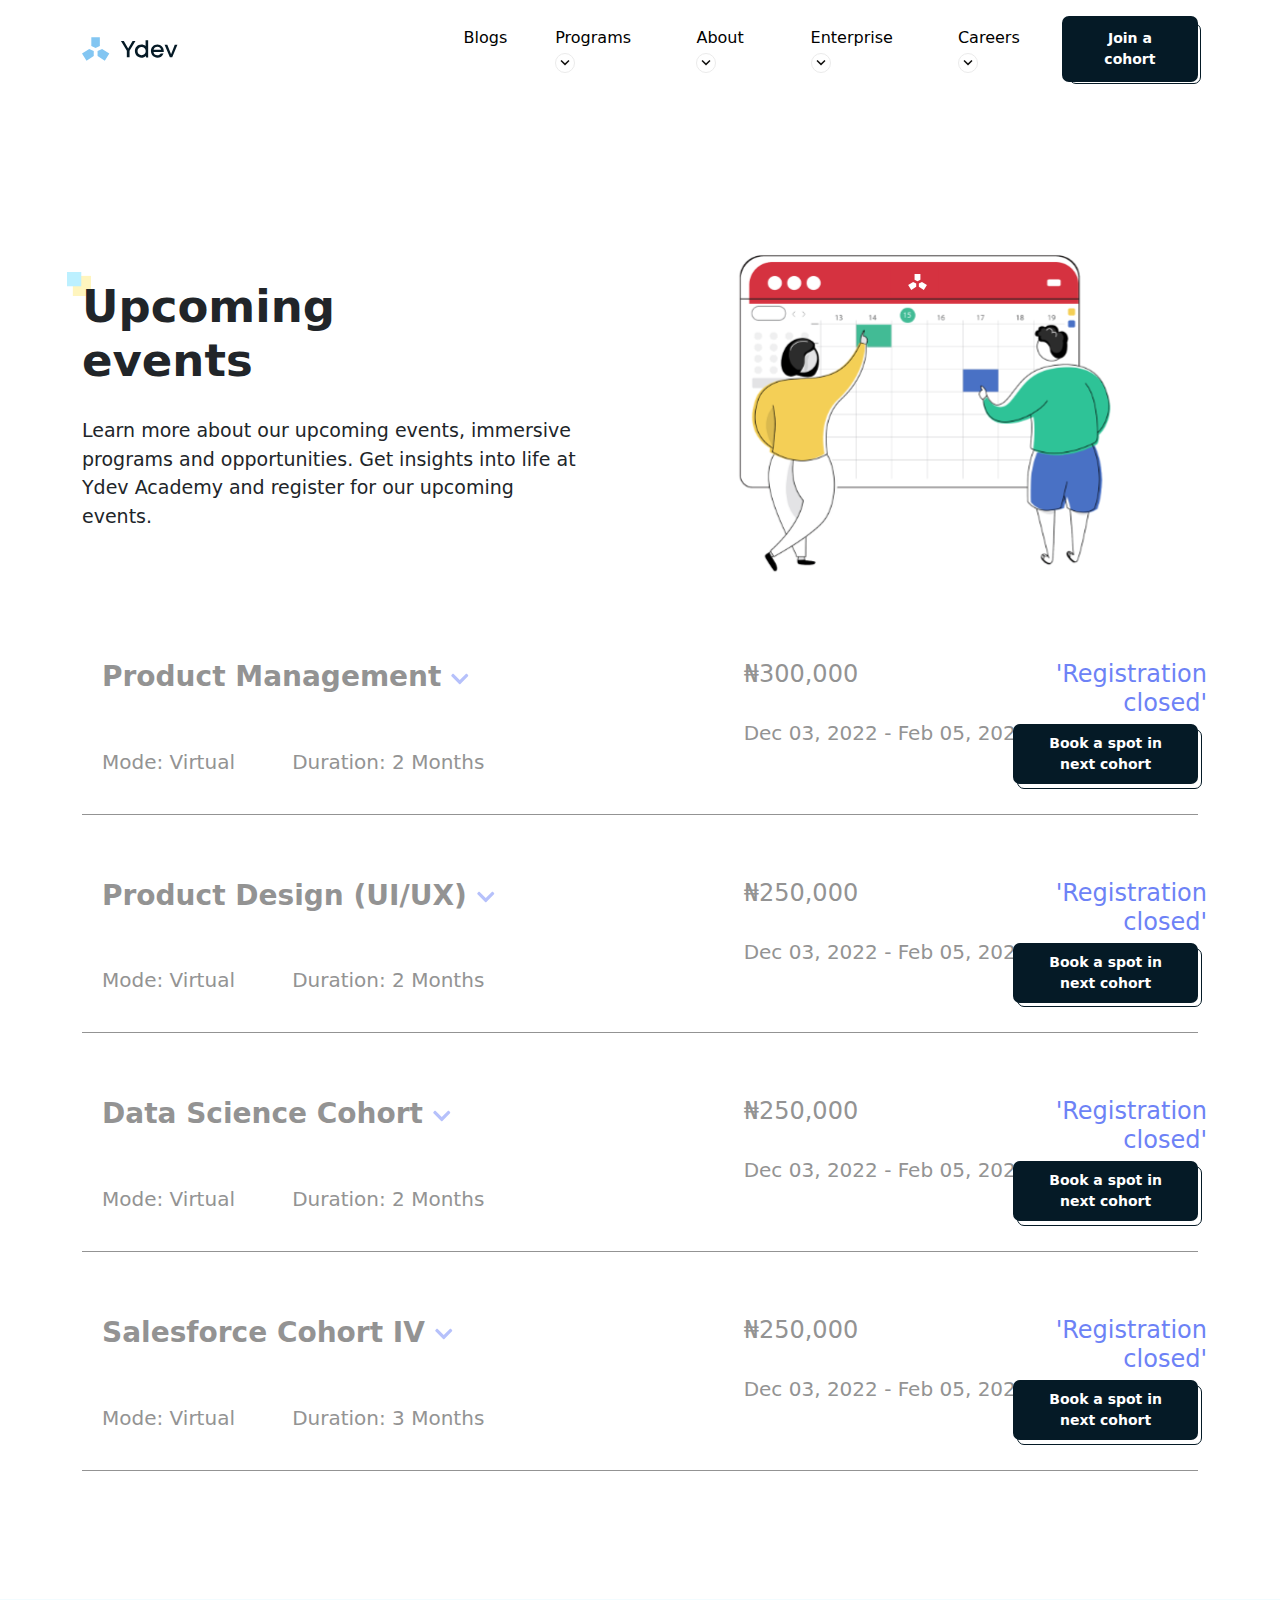
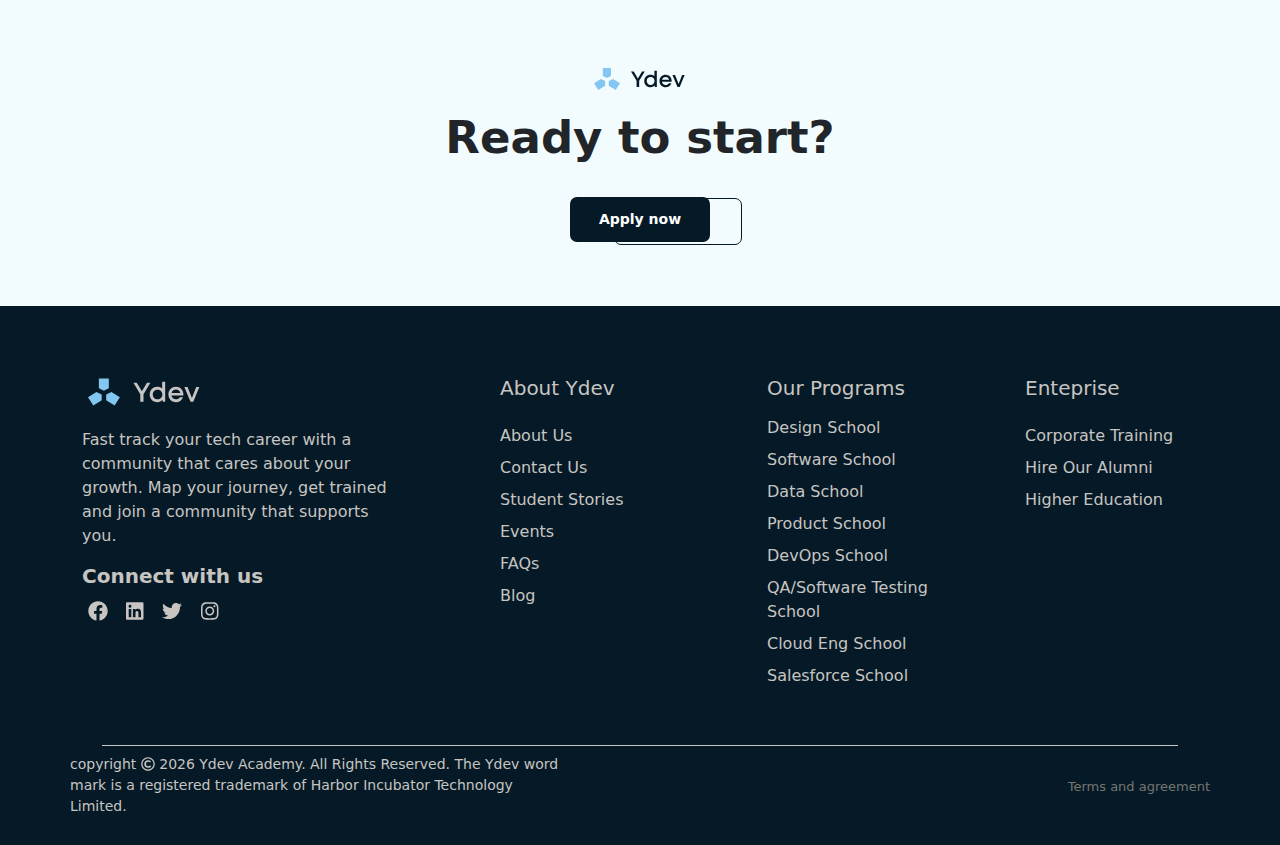
==== join-cohort.html @ 38e0f6d9 "first commit" ====
<!DOCTYPE html>
<html lang="en">
<head>
    <meta charset="UTF-8">
    <meta http-equiv="X-UA-Compatible" content="IE=edge">
    <meta name="viewport" content="width=device-width, initial-scale=1.0">
    <title>Join-cohort</title>
    <link rel="stylesheet" href="asset/css/join-cohort.css">
    <link rel="stylesheet" href="asset/css/bootstrap.min.css">
    <link rel="stylesheet" href="asset/css/owl.carousel.min.css">
    <link rel="stylesheet" href="asset/fontawesome-free-5.15.4-web/fontawesome-free-5.15.4-web/css/all.css">
</head>
<body>
  <header class="main-nav">
    <div id="navbar">
      <nav class="navbar navbar-expand-lg navbar-light">
        <div class="container py-2">
          <a class="navbar-brand" href="index.html">
            <svg width="6rem" height="2rem" viewBox="0 0 132 32" fill="none" xmlns="http://www.w3.org/2000/svg">
              <path fill-rule="evenodd" clip-rule="evenodd"
                d="M12.816 11.717l5.858 2.93 5.858-2.93V0H12.816v11.717zM0 22.063L6.21 32l9.936-6.21v-6.908l-6.21-3.028L0 22.064zm37.559 0L31.349 32l-9.936-6.21v-6.908l6.209-3.028 9.937 6.21z"
                fill="#83C6F2"></path>
              <path
                d="M73.495 5.105h-3.968L63.51 15.153 57.527 5.105h-3.968l8.064 13.44v8.96h3.776v-8.96l8.096-13.44zM87.416 4.049v7.776c-1.536-1.28-3.488-2.016-5.696-2.016-5.248 0-8.992 3.872-8.992 9.088 0 5.152 3.744 9.056 8.992 9.056 2.4 0 4.544-.896 6.08-2.4l.48 1.984h2.688V4.049h-3.552zm-5.44 20.512c-3.232 0-5.632-2.432-5.632-5.696 0-3.232 2.4-5.664 5.632-5.664 3.264 0 5.664 2.432 5.664 5.664 0 3.232-2.4 5.696-5.664 5.696zM112.455 18.929c0-5.024-3.52-9.12-8.832-9.12-5.056 0-8.864 3.904-8.864 9.056 0 5.184 3.808 9.088 8.864 9.088 3.872 0 7.04-2.24 8.416-5.888h-3.744c-.928 1.6-2.592 2.56-4.672 2.56-2.816 0-4.832-1.728-5.28-4.544h14.016c.064-.384.096-.768.096-1.152zm-8.832-5.888c2.656 0 4.608 1.536 5.248 4.16H98.439c.576-2.56 2.528-4.16 5.184-4.16zM127.534 10.225l-5.056 12.832-5.184-12.832h-3.744l7.296 17.28h3.232l7.104-17.28h-3.648z"
                fill="#051A26"></path>
            </svg>
          </a>
          <button class="navbar-toggler" type="button" data-bs-toggle="collapse" data-bs-target="#navbarSupportedContent"
            aria-controls="navbarSupportedContent" aria-expanded="false" aria-label="Toggle navigation">
            <span class="navbar-toggler-icon"></span>
          </button>
    
          <div class="collapse navbar-collapse nav-division" id="navbarSupportedContent">
            <ul class="navbar-nav m-auto mb-2 mb-lg-0">
              <li class="nav-item">
                <a class="nav-link active px-4 hove" aria-current="page" href="#" id="navbarDropdown" role="button"
                  data-bs-toggle="dropdown" aria-expanded="false">
                  Blogs</a>
              </li>
    
              <li class="nav-item dropdown drop">
                <a class="nav-link px-4 dep" href="#" id="navbarDropdown" role="button" data-bs-toggle="dropdown"
                  aria-expanded="false">
                  Programs <span class="dept">
                    <svg stroke="currentColor" fill="currentColor" stroke-width="0" viewBox="0 0 24 24" class="icon-n"
                      height="1em" width="1em" xmlns="http://www.w3.org/2000/svg">
                      <path d="M7.41 7.84L12 12.42l4.59-4.58L18 9.25l-6 6-6-6z" fill="#141311"></path>
                    </svg></span>
                </a>
                <ul class="dropdown-menu" aria-labelledby="navbarDropdown">
                  <li><a class="dropdown-item" href="#">Design School</a></li>
                  <li><a class="dropdown-item" href="#">Software School</a></li>
                  <li><a class="dropdown-item" href="#">Data School</a></li>
                  <li><a class="dropdown-item" href="#">Product School</a></li>
                  <li><a class="dropdown-item" href="#">DevOps School</a></li>
                  <li><a class="dropdown-item" href="#">QA/Software Testing School</a></li>
                  <li><a class="dropdown-item" href="#">Cloud Eng School</a></li>
                  <li><a class="dropdown-item" href="#">Salesforce School</a></li>
                </ul>
              </li>
    
    
              <li class="nav-item dropdown">
                <a class="nav-link px-4 dep2" href="#" id="navbarDropdown" role="button" data-bs-toggle="dropdown"
                  aria-expanded="false">
                  About <span class="dept">
                    <svg stroke="currentColor" fill="currentColor" stroke-width="0" viewBox="0 0 24 24" class="icon-n"
                      height="1em" width="1em" xmlns="http://www.w3.org/2000/svg">
                      <path d="M7.41 7.84L12 12.42l4.59-4.58L18 9.25l-6 6-6-6z" fill="#141311"></path>
                    </svg></span>
                </a>
                <ul class="dropdown-menu" aria-labelledby="navbarDropdown">
                  <li><a class="dropdown-item" href="#">Our Story</a></li>
                  <li><a class="dropdown-item" href="#">Student Story</a></li>
                  <li><a class="dropdown-item" href="#">Events</a></li>
                  <li><a class="dropdown-item" href="#">FAQs</a></li>
                  <li><a class="dropdown-item" href="#">Conatct Us</a></li>
                </ul>
              </li>
    
              <li class="nav-item dropdown">
                <a class="nav-link px-4 dep3" href="#" id="navbarDropdown" role="button" data-bs-toggle="dropdown"
                  aria-expanded="false">
                  Enterprise <span class="dept">
                    <svg stroke="currentColor" fill="currentColor" stroke-width="0" viewBox="0 0 24 24" class="icon-n"
                      height="1em" width="1em" xmlns="http://www.w3.org/2000/svg">
                      <path d="M7.41 7.84L12 12.42l4.59-4.58L18 9.25l-6 6-6-6z" fill="#141311"></path>
                    </svg></span>
                </a>
                <ul class="dropdown-menu" aria-labelledby="navbarDropdown">
                  <li><a class="dropdown-item" href="#">Corporate Training</a></li>
                  <li><a class="dropdown-item" href="#">Hire Our Alumni</a></li>
                  <li><a class="dropdown-item" href="#">Hire Education</a></li>
                </ul>
              </li>
    
              <li class="nav-item dropdown">
                <a class="nav-link px-4 dep4" href="#" id="navbarDropdown" role="button" data-bs-toggle="dropdown"
                  aria-expanded="false">
                  Careers <span class="dept">
                    <svg stroke="currentColor" fill="currentColor" stroke-width="0" viewBox="0 0 24 24" class="icon-n"
                      height="1em" width="1em" xmlns="http://www.w3.org/2000/svg">
                      <path d="M7.41 7.84L12 12.42l4.59-4.58L18 9.25l-6 6-6-6z" fill="#141311"></path>
                    </svg></span>
                </a>
                <ul class="dropdown-menu" aria-labelledby="navbarDropdown">
                  <li><a class="dropdown-item" href="#">Become An Instructor</a></li>
                  <li><a class="dropdown-item" href="#">Become A Mentor</a></li>
                </ul>
              </li>
            </ul>
    
    
            <a href="" class=" btn-join btn btn-outline-success">Join a cohort</a>
    
          </div>
        </div>
      </nav>
    </div>
      </header>
    
  <section class="hero">
    <div class="container">
      <div class="row">
        <div class="col-lg-6 col-12">
          <div class="space">
              <svg width="1.5em" height="2em" class="built2" viewBox="0 0 29 29" fill="none"
                xmlns="http://www.w3.org/2000/svg">
                <path fill="#FFF5BE" d="M7.054 4.703H29V29H7.054z"></path>
                <path fill="#BCF0FF" d="M0 0h17.243v17.243H0z"></path>
              </svg>
              <h1 class="built">Upcoming events</h1>
              <p>Learn more about our upcoming events, immersive programs and opportunities. Get insights into life at Ydev Academy and register for our upcoming events.</p>
            </div>
          </div>
        <div class="col-lg-6 col-12 ps-5 youtube">
             <svg width="1em" height="1em" viewBox="0 0 548 455" fill="none" xmlns="http://www.w3.org/2000/svg" xmlns:xlink="http://www.w3.org/1999/xlink"><path fill="url(#calender_svg__pattern0)" d="M0 0h548v454.637H0z"></path><path fill="#D53240" d="M230 27h66v40h-66z"></path><path fill-rule="evenodd" clip-rule="evenodd" d="M262.871 44.111l4.056 2.028 4.056-2.028V36h-8.112v8.111zM254 51.273l4.298 6.879 6.879-4.298V49.07l-4.298-2.096L254 51.273zm26 0l-4.298 6.879-6.879-4.298V49.07l4.298-2.096L280 51.273z" fill="#fff"></path><defs><pattern id="calender_svg__pattern0" patternContentUnits="objectBoundingBox" width="1" height="1"><use xlink:href="#calender_svg__image0" transform="scale(.00093 .00112)"></use></pattern><image id="calender_svg__image0" width="1080" height="896" xlink:href="[data-uri]"></image></defs></svg>
        </div>
       </div>
      </div>
  </section>


  <section class="book">
    <div class="container mb-5">
         <div class="net">
          <div class="accordion accordion-flush flush1" id="accordionFlushExample">
            <div class="accordion-item">
              <h2 class="accordion-header" id="flush-headingOne">
                <button class="accordion-button collapsed" type="button" data-bs-toggle="collapse" data-bs-target="#flush-collapseOne" aria-expanded="false" aria-controls="flush-collapseOne">
                  <div class="col-lg-12 pb-2">
                    <div class="row">
                      <div class="col-lg-7 col-12 product">
                        <h4> <span class="under">Product Management </span> <i class="fa fa-chevron-down"></i></h4>
                        <p class="pt-5">Mode: Virtual &nbsp; &nbsp; &nbsp; &nbsp; Duration: 2 Months</p>
                     </div>
            
                     <div class="col-lg-5 col-12 enrol1">
                        <div class="col-lg-">
                           <div class="enrol2">
                            <div class="numb"><h4>₦300,000</h4></div>
                            <div class="reg"><h4> 'Registration closed'</h4></div>
                           </div>
                           <div>
                            <p class="pt-4">Dec 03, 2022 - Feb 05, 2023</p>
                           </div>
                        </div>
                        <div class="col-lg- butn position-relative pt-4">
                            <div class="bo"></div>
                            <a href="" class=" btn-join btn">Book a spot in next cohort</a>
                        </div>
                     </div>
                     </div> 
                  </div>
                </button>
              </h2>
              <div id="flush-collapseOne" class="accordion-collapse collapse" aria-labelledby="flush-headingOne" data-bs-parent="#accordionFlushExample">
                <div class="accordion-body">
                 <h5> PRODUCT MANAGEMENT</h5>
                 <p> Mode: Virtual Duration: 2 months</p>
                  
                  <p>Equip yourself with the fundamentals of product management.</p>
                  
                    <p> Learn everything you need to oversee a product from idea to reality. In addition to the hard technical skills, you'll also learn mental models that help you understand and empathise with the customer which leads to epic products that customers love.</p>
                  
                  <h5>WHAT YOU WILL LEARN</h5>
                  <p>- How to define a product vision through ideation and roadmap development</p>
                  <p>- How to identify and prioritise customer needs</p>
                  <p>- Collaboration skills, product strategy, go-to-market strategies</p>
                  <p>- Agile project management and how to collaborate with technical engineers during production</p>
                  <p>- Optimise important product features</p>
                  
                  <h5>THE YDEV ADVANTAGE</h5>
                 <p> Internship placement opportunities</p>
                  <p>One-on-one Mentorship sessions</p>
                  <p>Community of like minded people and industry experts</p>
                  
                  <h5>COURSE FEE</h5>
                  <p>N300,000 (eligible for 5% discount for one-off payments)</p>
                  
                  <h5>DELIVERY</h5>
                  <p>Course is delivered virtually over 8 weeks (on weekends).</p>
                  
                  <p>Enroll today</p>
                  
                 <p> Want more information? Drop your information and a representative will be in touch as soon as possible.</p>

                 <div>
                  <a href="#" class="btn btn-vibe1 ">Learn more</a>
                 </div>
                </div>
              </div>
            </div>
          </div>
          </div>
        </div>
           
        <div class="container mb-5">
          <div class="nett">
            <div class="accordion accordion-flush flush2" id="accordionFlushExample">
              <div class="accordion-item">
                <h2 class="accordion-header" id="flush-headingTwo">
                  <button class="accordion-button collapsed" type="button" data-bs-toggle="collapse" data-bs-target="#flush-collapseTwo" aria-expanded="false" aria-controls="flush-collapseTwo">
                    <div class="col-lg-12 pb-2">
                      <div class="row">
                        <div class="col-lg-7 product">
                          <h4><span class="under">Product Design (UI/UX)</span> <i class="fa fa-chevron-down"></i></h4>
                          <p class="pt-5">Mode: Virtual &nbsp; &nbsp; &nbsp; &nbsp; Duration: 2 Months</p>
                       </div>
              
                       <div class="col-lg-5 enrol1">
                          <div class="col-lg-">
                             <div class="enrol2">
                              <div class="numb"><h4>₦250,000</h4></div>
                              <div class="reg"><h4> 'Registration closed'</h4></div>
                             </div>
                             <div>
                              <p class="pt-4">Dec 03, 2022 - Feb 05, 2023</p>
                             </div>
                          </div>
                          <div class="col-lg- butn position-relative pt-4">
                              <div class="bo"></div>
                              <a href="" class=" btn-join btn">Book a spot in next cohort</a>
                          </div>
                       </div>
                       </div> 
                    </div>
                  </button>
                </h2>
                <div id="flush-collapseTwo" class="accordion-collapse collapse" aria-labelledby="flush-headingTwo" data-bs-parent="#accordionFlushExample">
                  <div class="accordion-body">
                    <h5>PRODUCT DESIGN (UI/UX)</h5>
                    <p>Mode: Virtual Duration: 2 months</p>

                    <p>Equip yourself with the skills to design exciting digital user experiences.
                      Learn everything you need to create the look and feel of a product, including its appearance, user interface, functionality and user experience. You will learn how to use the industry’s most advanced tools to design solutions that meet user needs.</p>

                     <h5>WHAT YOU WILL LEARN</h5>
                      <p>You will learn how to:</p>

                      <p>- Create wireframes and high fidelity prototypes</p>
                       <p>- Design compelling user interfaces and experiences</p>
                       <p>- Apply UX principles to live projects</p>
                       <p>- Apply graphic design to create products with stunning aesthetics</p>
                       <p>- Simplify complex ideas using design thinking methodologies</p>

                       <h5>THE YDEV ADVANTAGE</h5>
                       <p>- One on one mentorship and coaching sessions</p>
                       <p>- A design portfolio</p>
                       <p>- Lifelong access to Ydev's thriving community of industry professionals, partners and alumni</p>
                       <p>- Certification of completion</p>
                       <p>- Internship placement opportunities</p>

                       <h5>COURSE FEE</h5>
                       <p>N250,000 (eligible for 5% discount for one-off payments)</p>

                       <p>DELIVERY</p>
                       <p>Course is delivered virtually over 8 weeks (on weekends).</p>

                       <p>Enroll today</p>

                       <p>Want more information? Drop your information and a representative will be in touch as soon as possible.</p>
                       <div>
                        <a href="#" class="btn btn-vibe1 ">Learn more</a>
                       </div>
                  </div>
                </div>
              </div>
            </div>
          </div>
        </div>

        <div class="container mb-5">
          <div class="nett">
            <div class="accordion accordion-flush flush3" id="accordionFlushExample">
              <div class="accordion-item">
                <h2 class="accordion-header" id="flush-headingThree">
                  <button class="accordion-button collapsed" type="button" data-bs-toggle="collapse" data-bs-target="#flush-collapseThree" aria-expanded="false" aria-controls="flush-collapseThree">
                    <div class="col-lg-12 pb-2">
                      <div class="row">
                        <div class="col-lg-7 product">
                          <h4><span class="under">Data Science Cohort</span> <i class="fa fa-chevron-down"></i></h4>
                          <p class="pt-5">Mode: Virtual &nbsp; &nbsp; &nbsp; &nbsp; Duration: 2 Months</p>
                       </div>
              
                       <div class="col-lg-5 enrol1">
                          <div class="col-lg-">
                             <div class="enrol2">
                              <div class="numb"><h4>₦250,000</h4></div>
                              <div class="reg"><h4> 'Registration closed'</h4></div>
                             </div>
                             <div>
                              <p class="pt-4">Dec 03, 2022 - Feb 05, 2023</p>
                             </div>
                          </div>
                          <div class="col-lg- butn position-relative pt-4">
                              <div class="bo"></div>
                              <a href="" class=" btn-join btn">Book a spot in next cohort</a>
                          </div>
                       </div>
                       </div> 
                    </div>
                  </button>
                </h2>
                <div id="flush-collapseThree" class="accordion-collapse collapse" aria-labelledby="flush-headingThree" data-bs-parent="#accordionFlushExample">
                  <div class="accordion-body">
                    <h5>DATA SCIENCE</h5>
                    <p>Mode: Virtual Duration: 2 months</p>

                    <p>Equip yourself with the skills to extract knowledge and insights from structured and unstructured data.
                      The Data Science course will teach you everything you need to start a career as a data scientist, extract value from data and to support decision-making and problem-solving.p>

                     <h5>WHAT YOU WILL LEARN</h5>
                      <p>You will learn how to:</p>

                      <p>- Perform database searches using SQL queries to retrieve relevant data</p>
                       <p>- Create informative data visualisations</p>
                       <p>- Create reports to support decision making</p>
                       <p>- Apply graphic design to create products with stunning aesthetics</p>
                       <p>- Use Python for data science</p>

                       <h5>THE YDEV ADVANTAGE</h5>
                       <p>- Hands-on scenario based projects</p>
                       <p>- 3 portfolio projects</p>
                       <p>- Learn Python for data science</p>
                       <p>- Internship placement opportunities</p>

                       <h5>COURSE FEE</h5>
                       <p>N250,000 (eligible for 5% discount for one-off payments)</p>

                       <p>DELIVERY</p>
                       <p>Course is delivered virtually over 8 weeks (on weekends).</p>

                       <p>Enroll today</p>

                       <p>Want more information? Drop your information and a representative will be in touch as soon as possible.</p>
                       <div>
                        <a href="#" class="btn btn-vibe1 ">Learn more</a>
                       </div>
                  </div>
                </div>
              </div>
            </div>
          </div>
        </div>

        <div class="container mb-5">
          <div class="nett">
            <div class="accordion accordion-flush flush4" id="accordionFlushExample">
              <div class="accordion-item">
                <h2 class="accordion-header" id="flush-headingFour">
                  <button class="accordion-button collapsed" type="button" data-bs-toggle="collapse" data-bs-target="#flush-collapseFour" aria-expanded="false" aria-controls="flush-collapseFour">
                    <div class="col-lg-12 pb-2">
                      <div class="row">
                        <div class="col-lg-7 product">
                          <h4><span class="under">Salesforce Cohort IV</span> <i class="fa fa-chevron-down"></i></h4>
                          <p class="pt-5">Mode: Virtual &nbsp; &nbsp; &nbsp; &nbsp; Duration: 3 Months</p>
                       </div>
              
                       <div class="col-lg-5 enrol1">
                          <div class="col-lg-">
                             <div class="enrol2">
                              <div class="numb"><h4>₦250,000</h4></div>
                              <div class="reg"><h4> 'Registration closed'</h4></div>
                             </div>
                             <div>
                              <p class="pt-4">Dec 03, 2022 - Feb 05, 2023</p>
                             </div>
                          </div>
                          <div class="col-lg- butn position-relative pt-4">
                              <div class="bo"></div>
                              <a href="" class=" btn-join btn">Book a spot in next cohort</a>
                          </div>
                       </div>
                       </div> 
                    </div>
                  </button>
                </h2>
                <div id="flush-collapseFour" class="accordion-collapse collapse" aria-labelledby="flush-headingFour" data-bs-parent="#accordionFlushExample">
                  <div class="accordion-body">
                    <h5>SALESFORCE</h5>
                    <p>Mode: Virtual Duration: 3 months</p>

                    <p> Start your Salesforce journey with Ydev, West-Africa's leading Salesforce Partner.</p>

                      <p>Learn how to use Salesforce, the world’s leading Customer Relationship Management platform, and unlock a world of lucrative career opportunities without borders.</p>

                     <h5>WHAT YOU WILL LEARN</h5>
                       <p>- create and manage customer profiles</p>
                       <p>- track sales and marketing activities</p>
                       <p>- automate business processes</p>
                       <p>- Customize the platform to meet unique organizational requirements</p>

                       <h5>THE YDEV ADVANTAGE</h5>
                       <p>Ydev Academy is the leading Salesforce Partner in West Africa. That means exclusive access to perks and benefits you won’t get anywhere else.</p>

                       <h5>COURSE FEE</h5>
                       <p>N250,000 (eligible for 5% discount for one-off payments)</p>

                       <p>DELIVERY</p>
                       <p>Course is delivered virtually over 12 weeks (3 hours per class, 2 days a week).</p>

                       <p>Enroll today</p>

                       <p>Want more information? Drop your information and a representative will be in touch as soon as possible.</p>
                       <div>
                        <a href="#" class="btn btn-vibe1 ">Learn more</a>
                       </div>
                  </div>
                </div>
              </div>
            </div>
          </div>
        </div>
  </section>

  <section class="ready">
       <div class="ready-svg">
        <svg width="5.7rem" height="2rem" viewBox="0 0 132 32" fill="none" xmlns="http://www.w3.org/2000/svg">
            <path fill-rule="evenodd" clip-rule="evenodd"
              d="M12.816 11.717l5.858 2.93 5.858-2.93V0H12.816v11.717zM0 22.063L6.21 32l9.936-6.21v-6.908l-6.21-3.028L0 22.064zm37.559 0L31.349 32l-9.936-6.21v-6.908l6.209-3.028 9.937 6.21z"
              fill="#83C6F2"></path>
            <path
              d="M73.495 5.105h-3.968L63.51 15.153 57.527 5.105h-3.968l8.064 13.44v8.96h3.776v-8.96l8.096-13.44zM87.416 4.049v7.776c-1.536-1.28-3.488-2.016-5.696-2.016-5.248 0-8.992 3.872-8.992 9.088 0 5.152 3.744 9.056 8.992 9.056 2.4 0 4.544-.896 6.08-2.4l.48 1.984h2.688V4.049h-3.552zm-5.44 20.512c-3.232 0-5.632-2.432-5.632-5.696 0-3.232 2.4-5.664 5.632-5.664 3.264 0 5.664 2.432 5.664 5.664 0 3.232-2.4 5.696-5.664 5.696zM112.455 18.929c0-5.024-3.52-9.12-8.832-9.12-5.056 0-8.864 3.904-8.864 9.056 0 5.184 3.808 9.088 8.864 9.088 3.872 0 7.04-2.24 8.416-5.888h-3.744c-.928 1.6-2.592 2.56-4.672 2.56-2.816 0-4.832-1.728-5.28-4.544h14.016c.064-.384.096-.768.096-1.152zm-8.832-5.888c2.656 0 4.608 1.536 5.248 4.16H98.439c.576-2.56 2.528-4.16 5.184-4.16zM127.534 10.225l-5.056 12.832-5.184-12.832h-3.744l7.296 17.28h3.232l7.104-17.28h-3.648z"
              fill="#051A26"></path>
          </svg>
       </div>
       <h2 class="ready-text pt-3">Ready to start?</h2>
    <div class="ready-btn position-relative">
      <div class="bo2"></div>
        <a href="" class=" btn-ready btn mt-4">Apply now</a>  
    </div>
  </section>

  <footer class="footer-background"> 
    <div class="container">
      <div class="row">
        <div class="col-lg-4 ydev">
        <div>
          <a href="#">
            <svg width="7rem" height="2rem" viewBox="0 0 132 32" fill="none" xmlns="http://www.w3.org/2000/svg">
              <path fill-rule="evenodd" clip-rule="evenodd"
                d="M12.816 11.717l5.858 2.93 5.858-2.93V0H12.816v11.717zM0 22.063L6.21 32l9.936-6.21v-6.908l-6.21-3.028L0 22.064zm37.559 0L31.349 32l-9.936-6.21v-6.908l6.209-3.028 9.937 6.21z"
                fill="#83C6F2"></path>
              <path
                d="M73.495 5.105h-3.968L63.51 15.153 57.527 5.105h-3.968l8.064 13.44v8.96h3.776v-8.96l8.096-13.44zM87.416 4.049v7.776c-1.536-1.28-3.488-2.016-5.696-2.016-5.248 0-8.992 3.872-8.992 9.088 0 5.152 3.744 9.056 8.992 9.056 2.4 0 4.544-.896 6.08-2.4l.48 1.984h2.688V4.049h-3.552zm-5.44 20.512c-3.232 0-5.632-2.432-5.632-5.696 0-3.232 2.4-5.664 5.632-5.664 3.264 0 5.664 2.432 5.664 5.664 0 3.232-2.4 5.696-5.664 5.696zM112.455 18.929c0-5.024-3.52-9.12-8.832-9.12-5.056 0-8.864 3.904-8.864 9.056 0 5.184 3.808 9.088 8.864 9.088 3.872 0 7.04-2.24 8.416-5.888h-3.744c-.928 1.6-2.592 2.56-4.672 2.56-2.816 0-4.832-1.728-5.28-4.544h14.016c.064-.384.096-.768.096-1.152zm-8.832-5.888c2.656 0 4.608 1.536 5.248 4.16H98.439c.576-2.56 2.528-4.16 5.184-4.16zM127.534 10.225l-5.056 12.832-5.184-12.832h-3.744l7.296 17.28h3.232l7.104-17.28h-3.648z"
                fill="#C7C4C2"></path> </svg>
          </a>
          <p>Fast track your tech career with a community that cares about your growth. Map your journey, get trained and join a community that supports you.</p>
          <h5>Connect with us</h5>
          <div class="footer-icon">
            <a href=""> <i class="fab fa-facebook"></i> </a>
            <a href=""> <i class="fab fa-linkedin"></i> </a>
            <a href=""> <i class="fab fa-twitter"></i> </a>
            <a href=""> <i class="fab fa-instagram"></i> </a>
          </div>
        </div>
        </div>


        <div class="col-lg-2 col-1 about">
          <h5 class="pb-3">About Ydev</h5>
          <div class="pb-2">
            <a href=""> About Us</a>
          </div>
          <div class="pb-2">
            <a href="">Contact Us</a>
          </div>
          <div class="pb-2">
            <a href="">Student Stories</a>
          </div>
          <div class="pb-2">
            <a href="">Events</a>
          </div>
          <div class="pb-2">
            <a href="">FAQs</a>
          </div>
          <div>
            <a href="">Blog</a>
          </div>
        </div>


        <div class="col-lg-3 programs">
          <h5 class="pb-2">Our Programs</h5>
          <div class="pb-2">
            <a href=""> Design School</a>
          </div>
          <div class="pb-2">
            <a href="">Software School</a>
          </div>
          <div class="pb-2">
            <a href="">Data School</a>
          </div>
          <div class="pb-2">
            <a href="">Product School</a>
          </div>
          <div class="pb-2">
            <a href="">DevOps School</a>
          </div>
          <div class="pb-2 software">
            <a href="">QA/Software Testing School</a>
          </div>
          <div class="pb-2">
            <a href="">Cloud Eng School</a>
          </div>
          <div>
            <a href="">Salesforce School</a>
          </div>
        </div>

        <div class="col-lg-3 enterprise">
          <h5 class="pb-3">Enteprise</h5>
          <div class="pb-2">
            <a href="">Corporate Training</a>
          </div>
          <div class="pb-2">
            <a href="">Hire Our Alumni</a>
          </div>
          <div>
            <a href="">Higher Education</a>
          </div>
        </div>
      </div>
      
    <p class="copyright">copyright <i class="far fa-copyright"></i> <script>
      document.write(new Date().getFullYear());
  </script> Ydev Academy. All Rights Reserved. The Ydev word mark is a registered trademark of Harbor Incubator Technology Limited. </p>
       <div class="terms">
       <a href="">Terms and agreement</a>
     </div>
    </div> 

    <div class="bottom">

    </div>
  </footer> 
</body>
<script src="./asset/js/bootstrap.bundle.min.js"></script>
<script src="./asset/js/owl.carousel.min.js"></script>
<script src="./asset/js/main.js"></script>
<script src="./asset/js/toggle2.js"></script>
<script src="./asset/js/join.js"></script>
<script src="./asset/fontawesome-free-5.15.4-web/fontawesome-free-5.15.4-web/js/all.js"></script>
<!-- <script>
    // const faq = document.querySelector('.net');
     
    const toggles = document.querySelectorAll('.net');

toggles.forEach(toggle => {
    toggle.addEventListener('click', () => {
        toggle.parentNode.classList.toggle('active');
    });
});
</script> -->
</html>
---- asset/css/join-cohort.css ----
*{
    box-sizing: border-box;
  }

  .sticky {
   position: fixed;
   top: 0;
   width: 100%;
   z-index: 999;
   background-color: #FFFFFF;
 }

 .book .container{
   /* padding-top: 0% !important; */
 }

 .book{
   margin-bottom: 10%;
 }
  
  .nav-division{
     margin-left: 22%;
  }
  
.nav-link{
   color:black !important
}

  .hove:hover{
   color: #80CBF7 !important;
}
  
/*   
  .drop a:hover .icon-n{
     transition: all 1s ease 0s;
     transform:translateY(-2px) rotate(200deg);
  } */

  .dept .icon-n{
   display: inline-block;
   height: 20px;
   width: 20px;
   border: 1px solid #EBEBEB;
   border-radius: 100%;
   /* transition-delay: .3s; */
}

.active .icon-n{
   transform: rotate(180deg);
   transition-delay: .2s;
   color: gray;
} 

.active .fa-chevron-down{
   transform: rotate(180deg);
   transition-delay: .2s;
}
  
  .main-nav .btn-join{
     cursor: pointer;
     padding:10px 25px;
     width: 140px;
     max-width: 100%;
     max-height: 100%;
     font-size: 14px;
     font-weight: 600;
     display: inline-block;
     border: 2px solid rgb(5, 26, 38);
     background-color: rgb(5, 26, 38);
     color: #fff;
     border-radius: 7px !important;
     position: relative;
  }
  
   .main-nav .btn-join:hover{
     color: #fff;
     background-color: #188DAF;
     border-color: #188DAF !important;
  }
  
  .main-nav .btn-join::after{
     content: "";
     position: absolute;
     height: 99%;
     border-radius: 7px;
     top: 5px;
     left: 5px;
     width: 100%;
     z-index: -2;
     border: 0.4px solid rgb(5, 26, 38);
  }
  
   .main-nav .btn-join:focus{
     box-shadow:  none !important;
  }

  
.hero{
    padding-top: 150px !important;
    margin-bottom: -73px;
 }
 
 .space{
    padding-top: 20px;
 }

 .space p{
   font-weight:200; 
   font-size:19px; 
   inline-size: 500px;
 }
 
 .built2{
    position: relative;
    right: 15px;
 }
 
 .built{
    position: relative;
    bottom: 20px;
    font-size: 45px;
    inline-size: 200px;
    line-height: px;
    font-weight: 900;
 }
 
 .youtube svg{
    width: 92%  !important;
    height: 70% !important;
 }

 .butn .btn-join{
    cursor: pointer;
    padding:7px 25px;
    width: 185px;
    max-width: 100%;
    max-height: 100%;
    font-size: 14px;
    font-weight: 600;
    display: inline-block;
    border: 2px solid rgb(5, 26, 38);
    background-color: rgb(5, 26, 38);
    color: #fff;
    border-radius: 7px !important;
    position: relative;
    top: 40px;
    left:-40%
 }
 
  .butn .btn-join:hover{
    color: #fff;
    background-color: #188DAF;
    border-color: #188DAF !important;

 }
 
 .bo{
    position: absolute;
    height: 46%;
    border-radius: 7px;
    top: 69px;
    left: -38%;
    width: 100%;
    /* z-index: -2; */
    border: 0.4px solid rgb(5, 26, 38);
 }
 
  .butn .btn-join:focus{
    box-shadow:  none !important;
 }

 .enrol1{
    display: flex;
    gap: 10%;
 }

 .enrol2{
   display: flex;
   gap: 69%;
   position: relative;
 }

 .numb{
   color: #939393;
 }


 .enrol2 .reg{
   text-align: end;
   color: #6D82F6;
   position: absolute;
   left: 104%;
 }

 .enrol1 p{
   font-size: 20px;
   color: #939393;
   inline-size: 300px;
 }

 .enrol-text1{
    text-align: center !important;
    font-size: 15px;
    /* inline-size: 600px !important; */
 }


 .net{
   position: relative; 
 }

 .flush1{
   border-bottom: 1px solid #939393;
 }

 .flush2{
   border-bottom: 1px solid #939393;
 }

 .flush3{
   border-bottom: 1px solid #939393;
 }

 .flush4{
   border-bottom: 1px solid #939393;
 }

 .product h4{
   font-size: 28px;
   font-weight: 700;
   color: #939393;
 }

 .product p{
   font-size: 20px;
   color: #939393;
 }

 .under:hover{
   border-bottom: 1px solid black; 
 }

 .fa-chevron-down{
   font-size: 20px;
   color: #B6C1FB;
 }


 .accordion-body{
   color: #939393;
 }

 .accordion-body h5{
   font-weight: lighter;
 }
 .accordion-body p{
   font-size: 20px;
   font-weight: lighter;
 }


 .btn-vibe1{
   border: 1px solid #939393 !important;
   border-radius: 2px !important;
   padding:10px 25px !important;
   font-size: 14px !important;
   font-weight: 600 !important;
   color: #939393 !important;
   width: 15%;
}

 .accordion-button:hover {
   z-index: 0 !important;
 }
 .accordion-button:focus {
   z-index: -3;
   background-color:  rgb(0 0 0 / 4%) 0px 1px 24px !important;
   border-color:  rgb(0 0 0 / 4%) 0px 1px 24px !important;
   box-shadow:none !important;
 }

 .accordion-button:not(.collapsed) {
   color: #262626 !important;
   background-color: #FFFFFF !important;
   box-shadow:none !important;
 }

 .accordion-button::after{
   background-image:none !important;
 }


.accordion-button:not(.collapsed)::after {
   background-image:none !important;
   transform: rotate(180deg);
}


 .ready{
    background-color: #F2FCFF;
    text-align: center;
    padding: 5% 0px;
 }

 .ready-text{
    font-size: 45px;
    font-weight: 900;
 }

 .ready-btn .btn-ready{
    cursor: pointer;
    padding:10px 25px;
    width: 140px;
    max-width: 100%;
    max-height: 100%;
    font-size: 14px;
    font-weight: 600;
    display: inline-block;
    border: 2px solid rgb(5, 26, 38);
    background-color: rgb(5, 26, 38);
    color: #fff;
    z-index: 555;
    border-radius: 7px !important;
    position: relative;
 }
 
  .ready-btn .btn-ready:hover{
    color: #fff;
    background-color: #188DAF !important;
    border-color: #188DAF !important;
 }
 
 .bo2{
   position: absolute;
   height: 69%;
   border-radius: 7px;
   top: 25px;
   left: 614px;
   width: 10%;
   border: 0.4px solid rgb(5, 26, 38);
}
 
 
  .ready-btn .btn-ready:focus{
    box-shadow:  none !important;
 }

 .footer-background{
    background-color: #051A26;
    color: #C7C4C2;
    padding: 70px 0px 100px;
 }
 
 .footer-background .container{
    position: relative;
 }
 
 .bottom{
    position: absolute;
    border-bottom: 1px solid #C7C4C2;
    width: 84%;
    left: 8%;
 }
 
 .footer-background a{
    color: #C7C4C2;
 }
 
 .ydev p{
    inline-size: 320px;
    padding-top: 20px;
 }
 
 .ydev h5{
    font-weight: 700;
 }
 
 .ydev a{
    text-decoration: none;
    padding: 6px;
    font-size: 20px;
 }
 
 .ydev a:hover{
    color: #C7C4C2;
 }
 
 .about{
    padding-left: 50px !important;
 }
 
 .about a{
    text-decoration: none;
    font-weight:lighter;
 }
 
 .about a:hover{
    color: white;
    border-bottom: 1px solid #C7C4C2;
 }
 
 
 .programs{
    padding-bottom: 5%;
    padding-left: 127px !important;
 }
 
 .programs a{
    text-decoration: none;
    font-weight:lighter;
 }
 
 .programs a:hover{
    color: white;
    border-bottom: 1px solid #C7C4C2;
 }
 
 .programs .software{
    inline-size: 200px;
 }
 
 .enterprise{
    padding-left: 100px !important;
 }
 
 .enterprise a{
    text-decoration: none;
    font-weight:lighter;
 }
 
 .enterprise a:hover{
    color: white;
    border-bottom: 1px solid #C7C4C2;
 }
 
 .copyright{
 position: absolute;
 bottom: -24%;
 left: 0px;
 inline-size: 500px;
 font-size: 14px;
 font-weight: 400;
 }
 
 .terms a{
    position: absolute;
    bottom: -14%;
    right: 0px;
    font-size: small;
    color: #747672 !important;
    text-decoration: none;
 }
 
 
 .terms a:hover{
    border-bottom: 1px solid #C7C4C2;
 }

 @media screen and (max-width:768px) {
   .navbar{
      padding-top: 0rem !important;
         }
      
         .navbar-light .navbar-toggler {
            color:rgba(255, 255, 255, 0) !important;
            border-color:none !important;
        }
      
        .navbar-light .navbar-toggler-icon {
         background-image: url(/asset/image/threelines.webp) !important;
         /* width: 40%; */
      }
      .navbar-toggler-icon {
         display: inline-block;
         width:2.5em !important;
         height: 2em !important;
         vertical-align: middle !important;
         background-repeat: no-repeat;
         background-position: center;
         background-size: 100%;
      }
      
      .dropdown-menu {
         margin-left: -1em !important;
         border: none !important;
         color: black !important;
      }

      .nav-item{
         margin-top: 3% !important;
      }
      
      .active .icon-n{
         transform: none !important;
      }
      
      .dept .icon-n{
         border: none;
      }
      
      .dep .icon-n{
         position: relative;
         left: 146%;
      }
      
      .dep2 .icon-n{
         position: relative;
         left: 159%;
      }
      
      .dep3 .icon-n{
         position: relative;
         left: 144%;
      }
      
      .dep4 .icon-n{
         position: relative;
         left: 154%;
      }
      
      .navbar-toggler {
         padding: 0.25rem 0.75rem;
         font-size: 1.25rem;
         line-height: 1;
         background-color: white !important;
         border: 1px solid white !important;
         border-radius: 0.25rem;
         transition: box-shadow 0.15s ease-in-out;
      }

   .nav-division{
      margin-left: 0%;
   }

   .nav-item .px-4{
padding-left: 0 !important;
   }

   
 .built{
   font-size: 39px; 
 }

.space p{
   font-weight: 100;
   font-size: 18px;
   inline-size: 364px;
}

.hero .ps-5{
 padding-left:0 !important;
}

.hero .col-12{
   width: 93%;
  }

.youtube svg{
   width: 111%  !important;
   height: 83% !important;
}


.btn-vibe1{
   width: 41%;
}

.bo2{
   left: 125px;
   width: 37%;
}

.hero{
   padding-top: 64px !important;
}

.product .pt-5{
   padding-top: 0 !important;
}

.accordion-button{
   padding: 0 !important;
}

.enrol1 p{
   position: relative;
   bottom: 32px;
}
.enrol1{
   display: flex;
   flex-direction: column;
}

.enrol2 {
   flex-direction: column;
}

.butn .btn-join {
   /* padding: 11px 11px; */
   /* top: 95px; */
   left: 2%;
   /* width: 198px; */
}

.bo{
   top: 74px;
   height: 65%;
   left: 3%;
   width: 56%;
}

.enrol2 .reg{
   position: absolute;
   top: 228% ;
   left: 49% !important;
   inline-size: 200px;
}


.book .pb-2{
   padding-bottom: 6.5rem !important;
}


.ydev p{
    font-size: 12px;
    inline-size: 285px;
}

    .about{
 
       padding-left: 13px !important;
       padding-top: 43px;
       font-size: 13px;
    }
 
    .programs{
       padding-left: 13px !important;
       padding-top: 43px;
       font-size: 13px;
    }
 
    .enterprise{
       padding-left: 13px !important;
       padding-top: 43px;
       padding-bottom: 40px;
       font-size: 13px;
    }
 
    .copyright{
       bottom: -9%;
       left: 10px;
       inline-size: 300px;   
       font-size: 11px;
    }
    .footer-background{
       padding-bottom: 147px;
    }
 
    .terms a{
       left: 9px;
       bottom: -10%;
    }
 
    .bottom{
       width: 74%;
       left: 3%;
    }
    
   .about h5{
    inline-size: 200px;
  }

  .about div, a{
     inline-size: 200px;
  }
 }
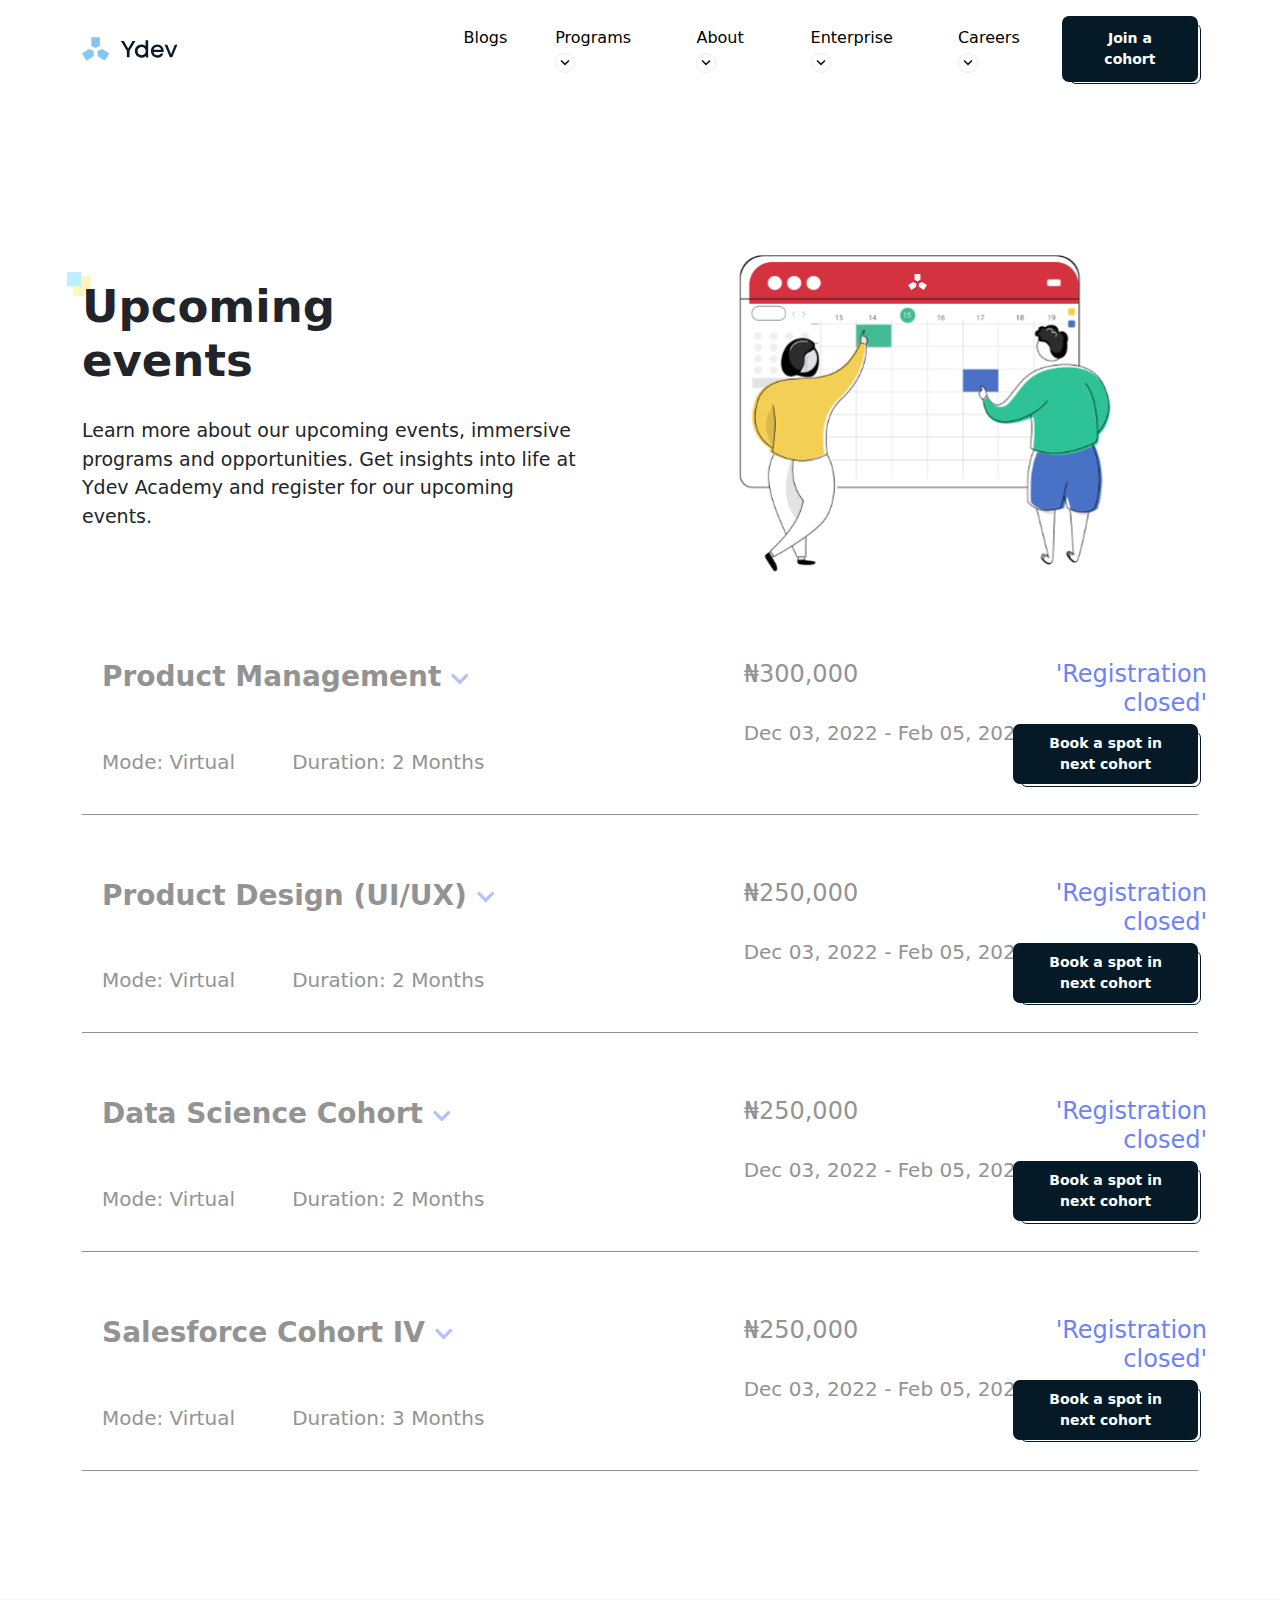
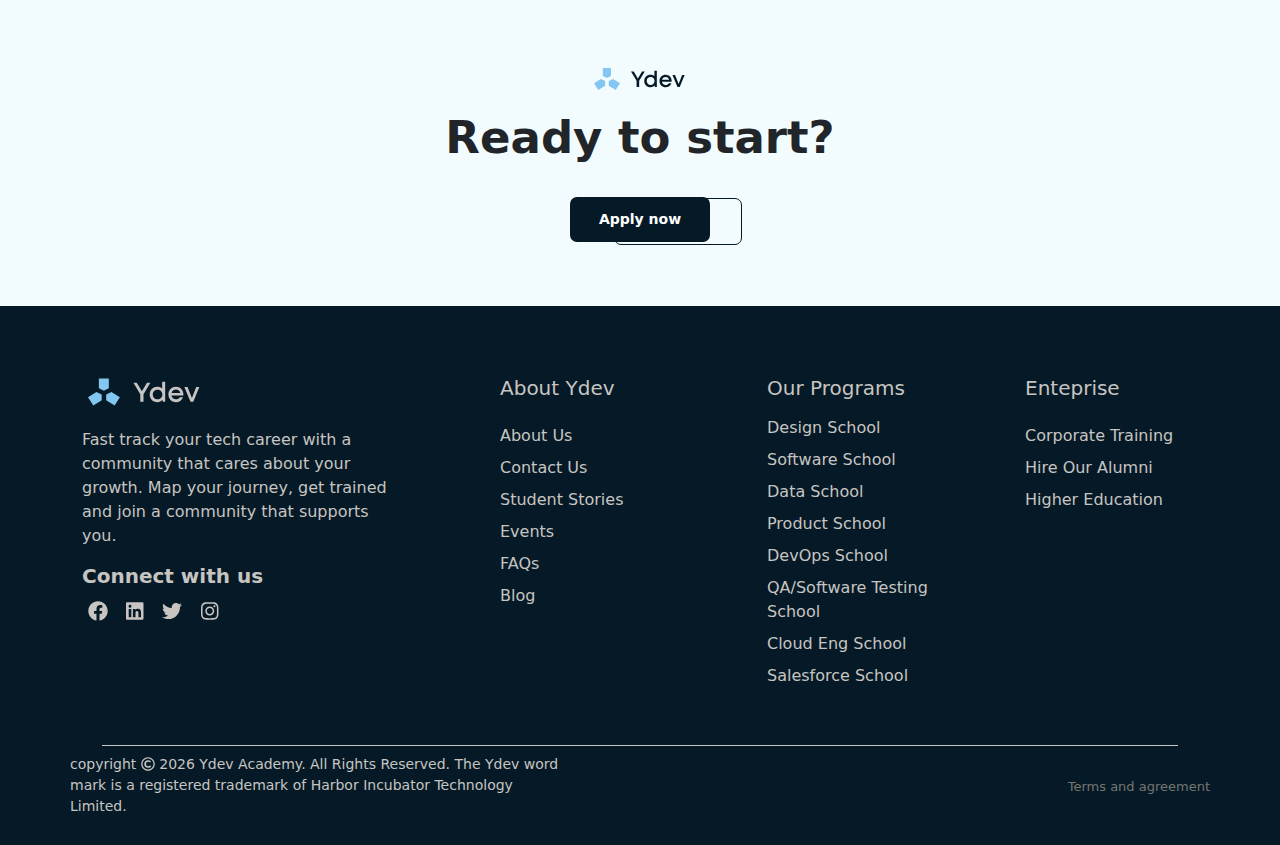
==== commit ac703b15: "first commit" ====
--- a/join-cohort.html
+++ b/join-cohort.html
@@ -165,8 +165,7 @@
                             <p class="pt-4">Dec 03, 2022 - Feb 05, 2023</p>
                            </div>
                         </div>
-                        <div class="col-lg- butn position-relative pt-4">
-                            <div class="bo"></div>
+                        <div class="col-lg- butn pt-4">
                             <a href="" class=" btn-join btn">Book a spot in next cohort</a>
                         </div>
                      </div>
@@ -229,20 +228,19 @@
                        </div>
               
                        <div class="col-lg-5 enrol1">
-                          <div class="col-lg-">
-                             <div class="enrol2">
-                              <div class="numb"><h4>₦250,000</h4></div>
-                              <div class="reg"><h4> 'Registration closed'</h4></div>
-                             </div>
-                             <div>
-                              <p class="pt-4">Dec 03, 2022 - Feb 05, 2023</p>
-                             </div>
-                          </div>
-                          <div class="col-lg- butn position-relative pt-4">
-                              <div class="bo"></div>
-                              <a href="" class=" btn-join btn">Book a spot in next cohort</a>
-                          </div>
-                       </div>
+                        <div class="col-lg-">
+                           <div class="enrol2">
+                            <div class="numb"><h4>₦250,000</h4></div>
+                            <div class="reg"><h4> 'Registration closed'</h4></div>
+                           </div>
+                           <div>
+                            <p class="pt-4">Dec 03, 2022 - Feb 05, 2023</p>
+                           </div>
+                        </div>
+                        <div class="col-lg- butn pt-4">
+                            <a href="" class=" btn-spot btn">Book a spot in next cohort</a>
+                        </div>
+                     </div>
                        </div> 
                     </div>
                   </button>
@@ -313,8 +311,7 @@
                               <p class="pt-4">Dec 03, 2022 - Feb 05, 2023</p>
                              </div>
                           </div>
-                          <div class="col-lg- butn position-relative pt-4">
-                              <div class="bo"></div>
+                          <div class="col-lg- butn pt-4">
                               <a href="" class=" btn-join btn">Book a spot in next cohort</a>
                           </div>
                        </div>
@@ -387,8 +384,7 @@
                               <p class="pt-4">Dec 03, 2022 - Feb 05, 2023</p>
                              </div>
                           </div>
-                          <div class="col-lg- butn position-relative pt-4">
-                              <div class="bo"></div>
+                          <div class="col-lg- butn pt-4">
                               <a href="" class=" btn-join btn">Book a spot in next cohort</a>
                           </div>
                        </div>
@@ -562,15 +558,4 @@
 <script src="./asset/js/toggle2.js"></script>
 <script src="./asset/js/join.js"></script>
 <script src="./asset/fontawesome-free-5.15.4-web/fontawesome-free-5.15.4-web/js/all.js"></script>
-<!-- <script>
-    // const faq = document.querySelector('.net');
-     
-    const toggles = document.querySelectorAll('.net');
-
-toggles.forEach(toggle => {
-    toggle.addEventListener('click', () => {
-        toggle.parentNode.classList.toggle('active');
-    });
-});
-</script> -->
 </html>--- a/asset/css/join-cohort.css
+++ b/asset/css/join-cohort.css
@@ -8,10 +8,6 @@
    width: 100%;
    z-index: 999;
    background-color: #FFFFFF;
- }
-
- .book .container{
-   /* padding-top: 0% !important; */
  }
 
  .book{
@@ -149,25 +145,69 @@
  
   .butn .btn-join:hover{
     color: #fff;
-    background-color: #188DAF;
-    border-color: #188DAF !important;
-
- }
- 
- .bo{
-    position: absolute;
-    height: 46%;
-    border-radius: 7px;
-    top: 69px;
-    left: -38%;
-    width: 100%;
-    /* z-index: -2; */
-    border: 0.4px solid rgb(5, 26, 38);
- }
+    /* background-color: #188DAF; */
+    /* border-color: #188DAF !important; */
+
+ }
+
+.butn .btn-join::after{
+   content: "";
+   position: absolute;
+   height: 99%;
+   border-radius: 7px;
+   top: 5px;
+   left: 5px;
+   width: 100%;
+   /* z-index: -2; */
+   border: 0.4px solid rgb(5, 26, 38);
+   display: inline-block;
+}
  
   .butn .btn-join:focus{
     box-shadow:  none !important;
  }
+
+ .butn .btn-spot{
+   cursor: pointer;
+   padding:7px 25px;
+   width: 185px;
+   max-width: 100%;
+   max-height: 100%;
+   font-size: 14px;
+   font-weight: 600;
+   display: inline-block;
+   border: 2px solid rgb(5, 26, 38);
+   background-color: rgb(5, 26, 38);
+   color: #fff;
+   border-radius: 7px !important;
+   position: relative;
+   top: 40px;
+   left:-40%
+}
+
+ .butn .btn-spot:hover{
+   color: #fff;
+   /* background-color: #188DAF; */
+   /* border-color: #188DAF !important; */
+
+}
+
+.butn .btn-spot::after{
+  content: "";
+  position: absolute;
+  height: 99%;
+  border-radius: 7px;
+  top: 5px;
+  left: 5px;
+  width: 100%;
+  /* z-index:-2; */
+  border: 0.4px solid rgb(5, 26, 38);
+  display: inline-block;
+}
+
+ .butn .btn-spot:focus{
+   box-shadow:  none !important;
+}
 
  .enrol1{
     display: flex;
@@ -201,7 +241,6 @@
  .enrol-text1{
     text-align: center !important;
     font-size: 15px;
-    /* inline-size: 600px !important; */
  }
 
 
@@ -269,9 +308,7 @@
    width: 15%;
 }
 
- .accordion-button:hover {
-   z-index: 0 !important;
- }
+
  .accordion-button:focus {
    z-index: -3;
    background-color:  rgb(0 0 0 / 4%) 0px 1px 24px !important;
@@ -468,7 +505,6 @@
       
         .navbar-light .navbar-toggler-icon {
          background-image: url(/asset/image/threelines.webp) !important;
-         /* width: 40%; */
       }
       .navbar-toggler-icon {
          display: inline-block;
@@ -565,11 +601,6 @@
    width: 41%;
 }
 
-.bo2{
-   left: 125px;
-   width: 37%;
-}
-
 .hero{
    padding-top: 64px !important;
 }
@@ -596,17 +627,23 @@
 }
 
 .butn .btn-join {
-   /* padding: 11px 11px; */
-   /* top: 95px; */
-   left: 2%;
-   /* width: 198px; */
-}
-
-.bo{
-   top: 74px;
-   height: 65%;
-   left: 3%;
-   width: 56%;
+   position: static;
+ }
+
+ .butn .btn-join::after {
+   height: 15%;
+   top: 250px;
+   width: 52%;
+}
+
+.butn .btn-spot {
+   position: static;
+ }
+
+ .butn .btn-spot::after {
+   height: 14%;
+   top: 283px;
+   width: 52%;
 }
 
 .enrol2 .reg{
@@ -625,6 +662,14 @@
 .ydev p{
     font-size: 12px;
     inline-size: 285px;
+}
+
+
+.bo2{
+   left: 125px;
+   width: 37%;
+   height: 66%;
+   top: 27px;
 }
 
     .about{
@@ -674,4 +719,6 @@
   .about div, a{
      inline-size: 200px;
   }
- }+}
+
+ 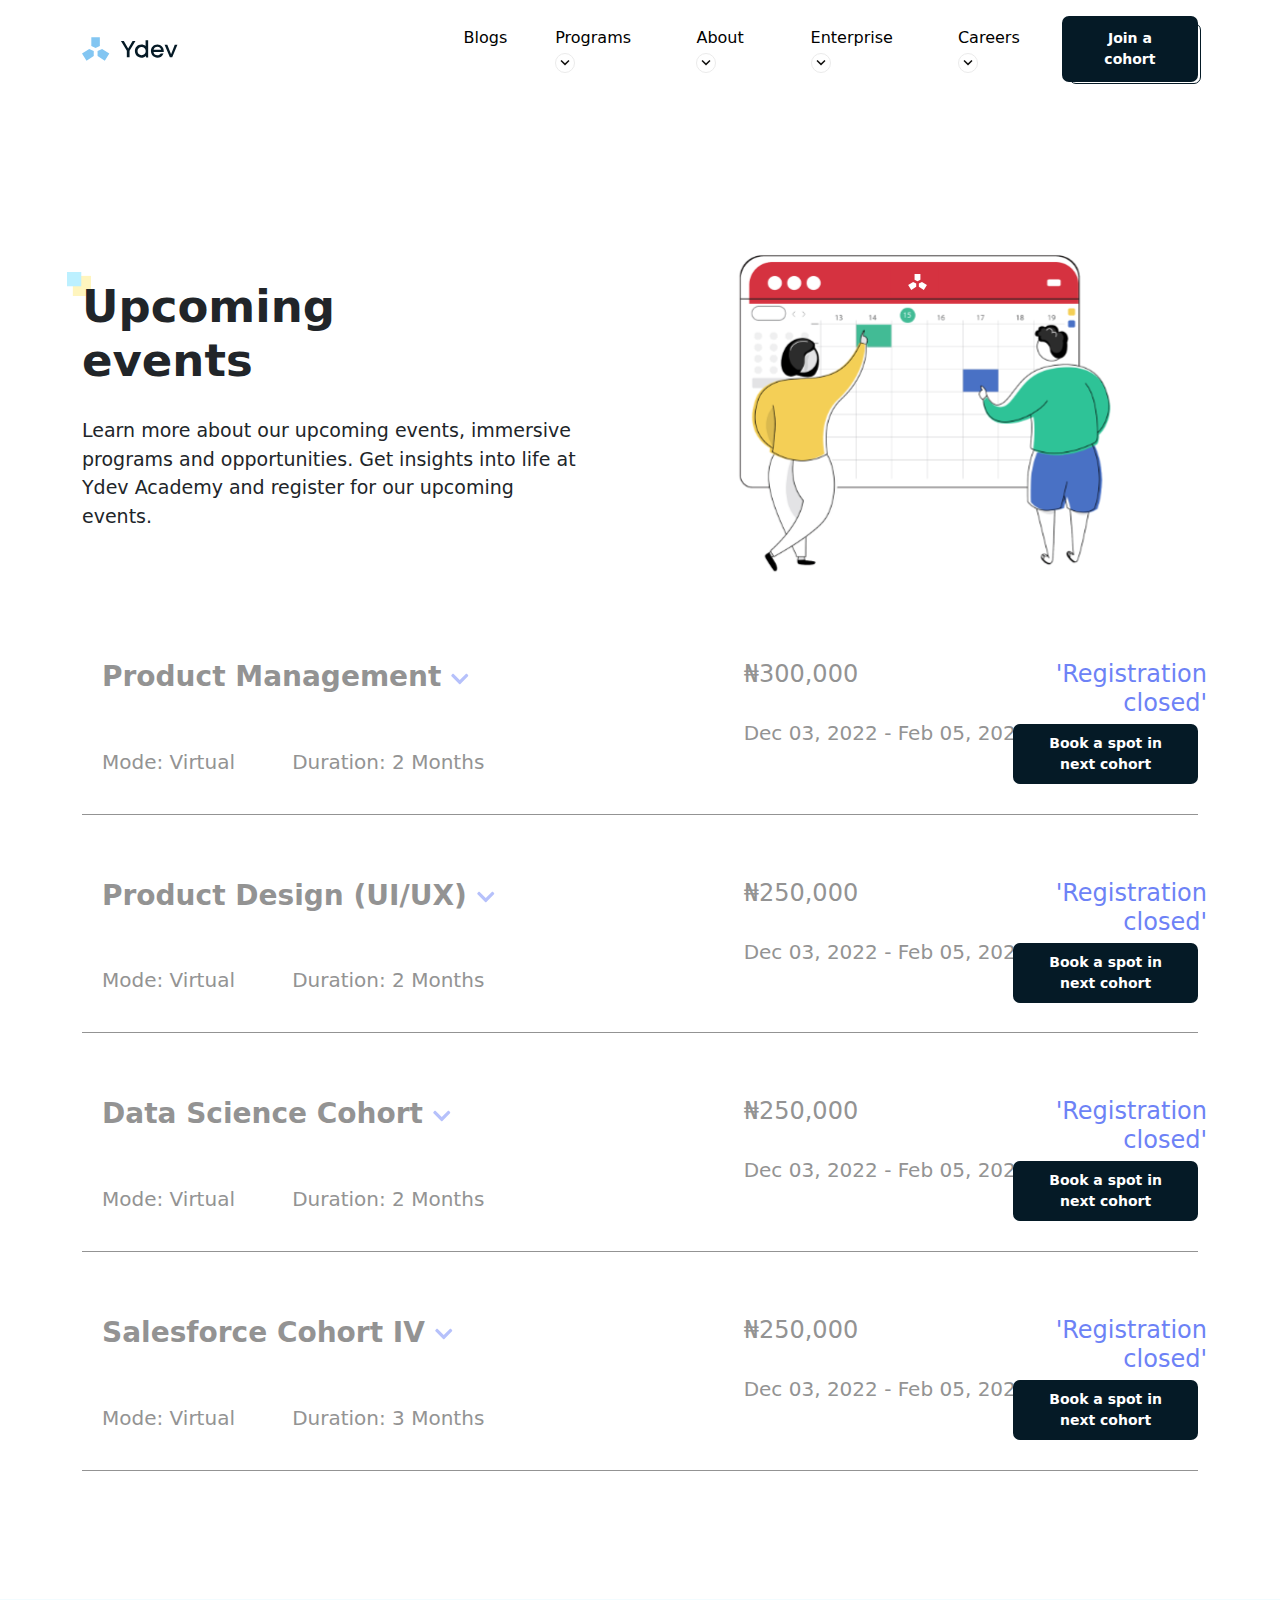
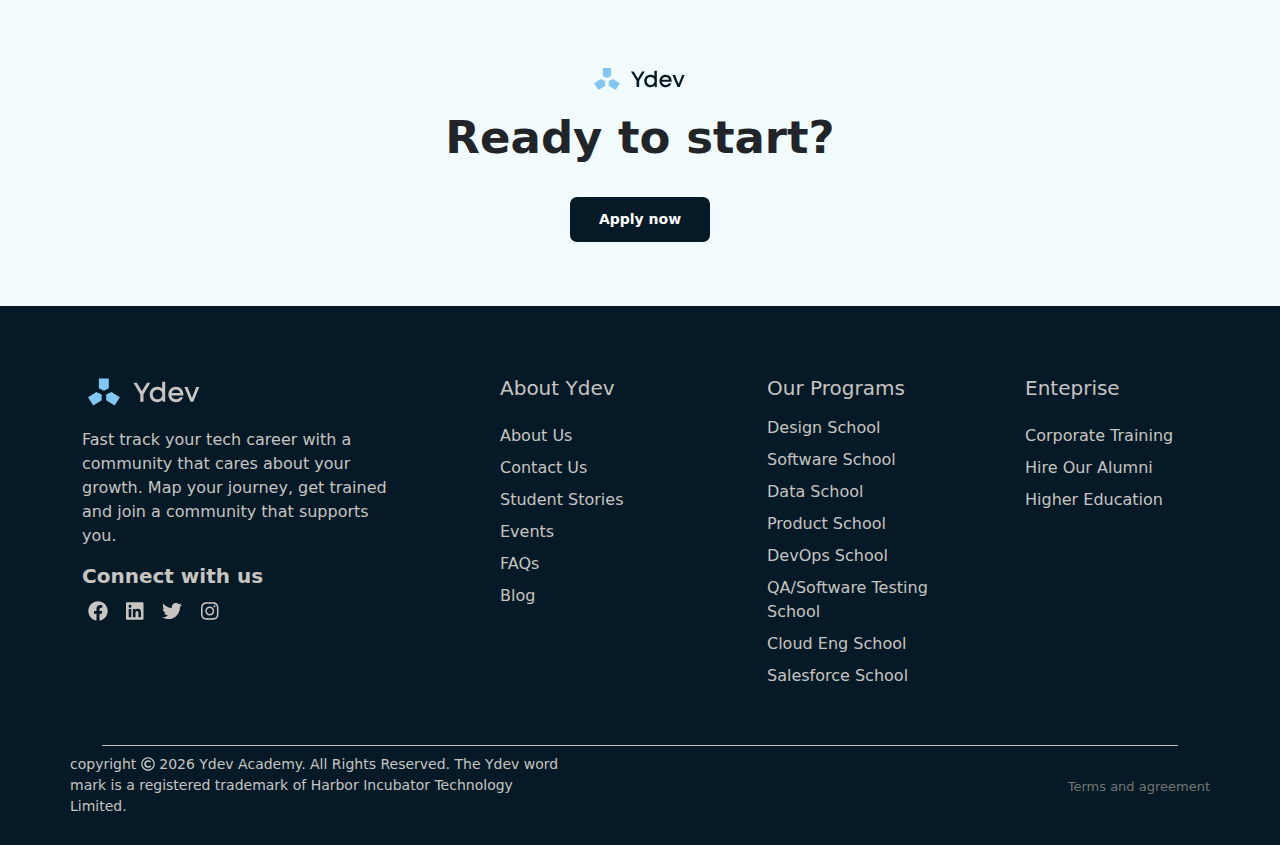
==== commit c853dab9: "first commit" ====
--- a/join-cohort.html
+++ b/join-cohort.html
@@ -442,8 +442,7 @@
           </svg>
        </div>
        <h2 class="ready-text pt-3">Ready to start?</h2>
-    <div class="ready-btn position-relative">
-      <div class="bo2"></div>
+    <div class="ready-btn">
         <a href="" class=" btn-ready btn mt-4">Apply now</a>  
     </div>
   </section>
--- a/asset/css/join-cohort.css
+++ b/asset/css/join-cohort.css
@@ -145,8 +145,8 @@
  
   .butn .btn-join:hover{
     color: #fff;
-    /* background-color: #188DAF; */
-    /* border-color: #188DAF !important; */
+    background-color: #188DAF;
+    border-color: #188DAF !important;
 
  }
 
@@ -160,7 +160,8 @@
    width: 100%;
    /* z-index: -2; */
    border: 0.4px solid rgb(5, 26, 38);
-   display: inline-block;
+   display:none;
+
 }
  
   .butn .btn-join:focus{
@@ -187,8 +188,8 @@
 
  .butn .btn-spot:hover{
    color: #fff;
-   /* background-color: #188DAF; */
-   /* border-color: #188DAF !important; */
+   background-color: #188DAF;
+   border-color: #188DAF !important;
 
 }
 
@@ -202,7 +203,7 @@
   width: 100%;
   /* z-index:-2; */
   border: 0.4px solid rgb(5, 26, 38);
-  display: inline-block;
+  display:none;
 }
 
  .butn .btn-spot:focus{
@@ -375,6 +376,7 @@
    left: 614px;
    width: 10%;
    border: 0.4px solid rgb(5, 26, 38);
+   display: none;
 }
  
  
